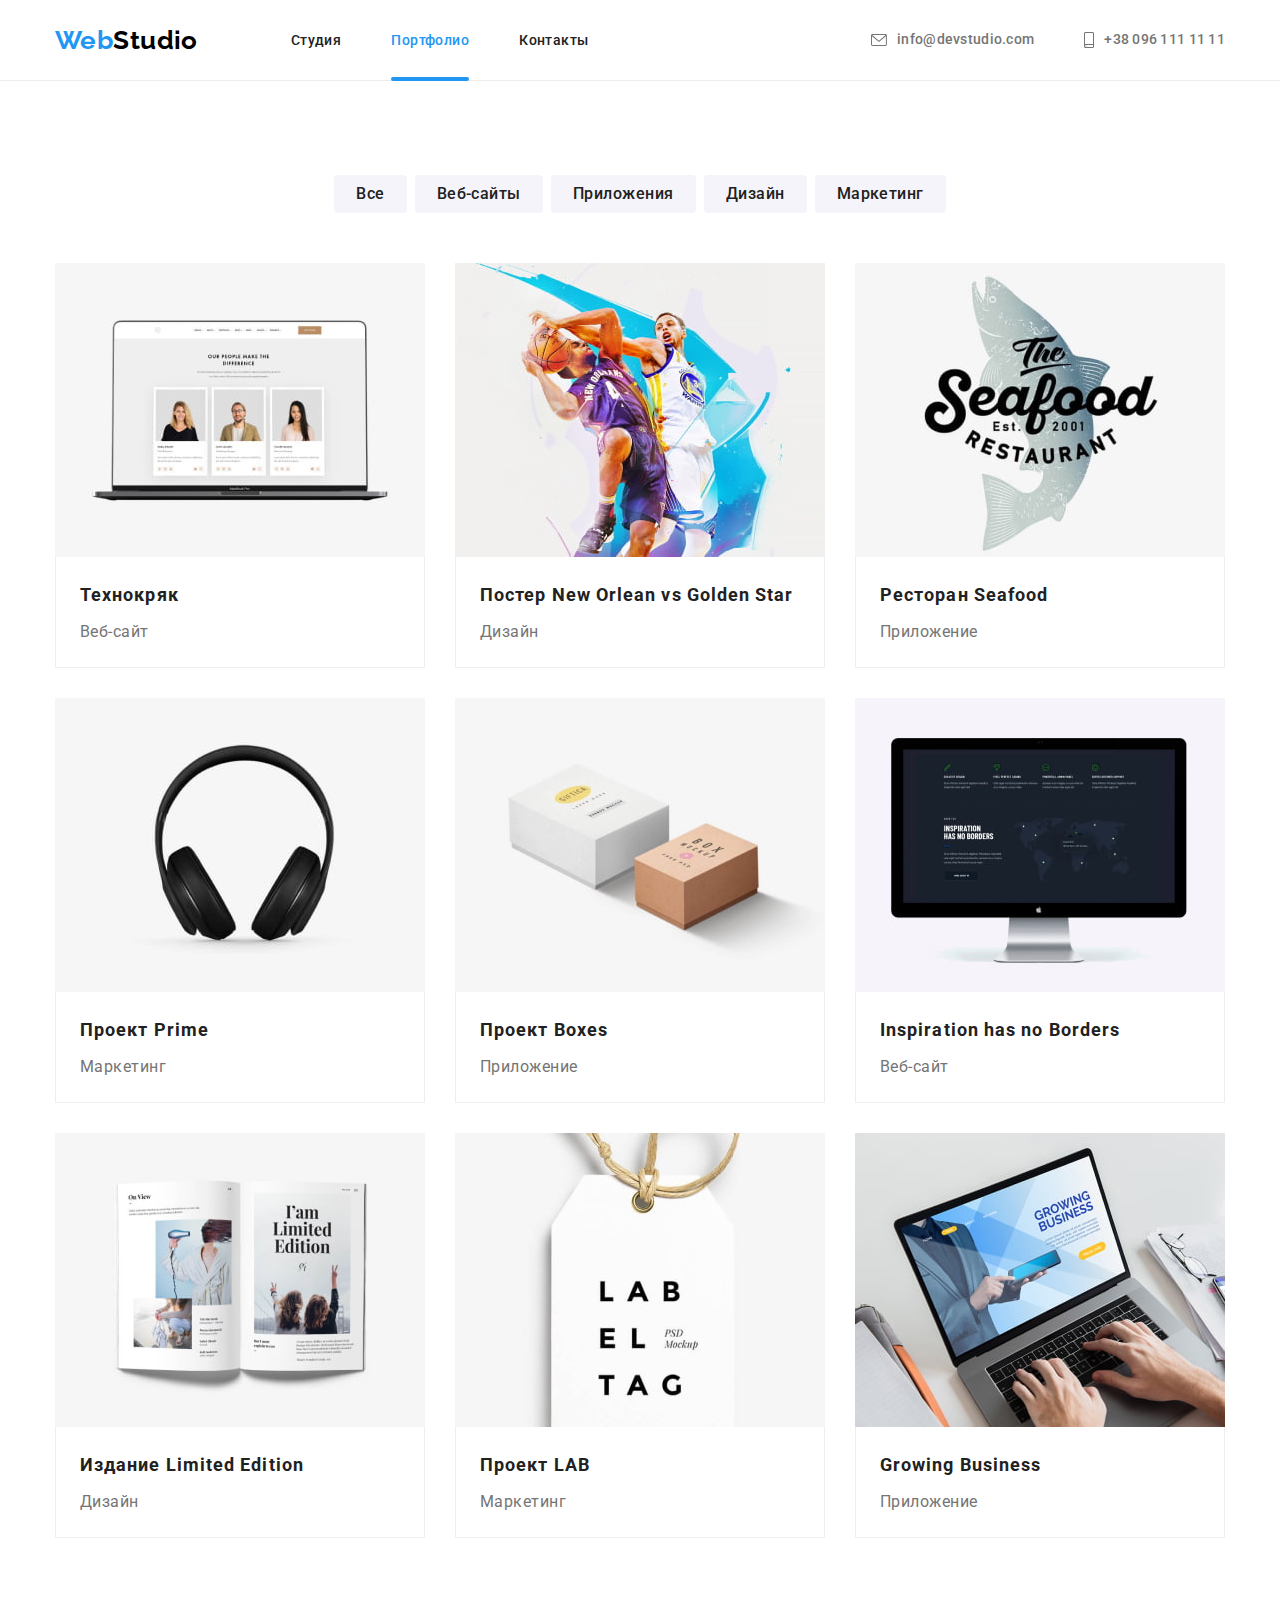
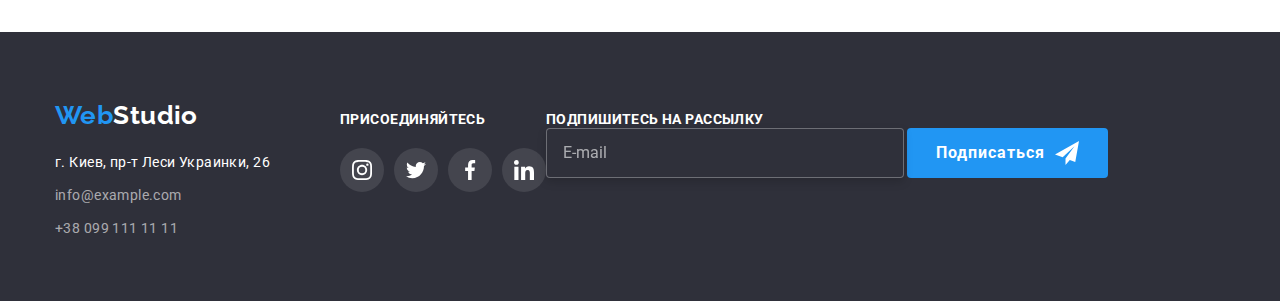
==== portfolio.html @ cfaed06f "Initial commit" ====
<!DOCTYPE html>
<html lang="ru">
  <head>
    <meta charset="UTF-8" />
    <meta http-equiv="X-UA-Compatible" content="IE=edge" />
    <meta name="viewport" content="width=device-width, initial-scale=1.0" />
    <link rel="preconnect" href="https://fonts.googleapis.com" />
    <link rel="preconnect" href="https://fonts.gstatic.com" crossorigin />
    <link
      href="https://fonts.googleapis.com/css2?family=Raleway:wght@700&family=Roboto:wght@400;500;700;900&display=swap"
      rel="stylesheet"/>
    <title>Портфолио</title>
    <link rel="stylesheet" href="./css/modern-normalize.css">
    <link rel="stylesheet" href="./css/styles.css" />
  </head>
  <body>
     <header class="header">
      <div class="container about-container">
        <nav class="menu-nav">
            <a href="./index.html" class="logo"> Web<span class="logo-text">Studio</span></a>
          <ul class="site-nav list">        
            <li class="site-nav-item"><a href="./index.html" class="site-link link">Студия</a></li>
            <li class="site-nav-item"><a href="./portfolio.html" class="site-link link current">Портфолио</a></li>
            <li class="site-nav-item"><a href="#" class="site-link link">Контакты</a></li>
          </ul>      
        </nav>
        <ul class="out-nav list">
          <li class="out-nav-item">
            <a href="mailto:info@devstudio.com" class="out-link link">
              <svg class="out-nav-icon" width="16" height="12">
               <use href="./img/icons.svg#icon-envelope" ></use>
              </svg>
              info@devstudio.com</a>
          </li>
          <li class="out-nav-item">
            <a href="tel:+380961111111" class="out-link link">
              <svg class="out-nav-icon" width="10" height="16">
               <use href="./img/icons.svg#icon-smartphone" ></use>
              </svg>
              +38 096 111 11 11</a></li>
        </ul>
      </div>
    </header>

    <main>
      <section class="section">
        <div class="container">
          <h1 class="section-title visually-hidden">Портфолио</h1>
          <ul class="filter-list list">
            <li class="filter-item"><button type="button" class="filter-btn">Все</button></li>
            <li class="filter-item"><button type="button" class="filter-btn">Веб-сайты</button></li>
            <li class="filter-item"><button type="button" class="filter-btn">Приложения</button></li>
            <li class="filter-item"><button type="button" class="filter-btn">Дизайн</button></li>
            <li class="filter-item"><button type="button" class="filter-btn">Маркетинг</button></li>
          </ul>
          <ul class="portfolio-list list">
              <li class="portfolio-item">
                <a href="#" class="portfolio-link link">
                  <div class="portfolio-thumb">
                    <img src="./img/portfolio/img-1.jpg" alt="Ноутбук с открытым сайтом" width="370" height="294">
                    <p class="card-active">Ресурс предлагает комплексные предложения с разным уровнем 
                      функционала и сервисов. Все это позволит посетителю получить исчерпывающие 
                      сведения о компании или частном лице.
                    </p>
                  </div>
                  <div class="portfolio-text">
                    <h2 class="portfolio-title" >Технокряк</h2>
                    <p class="portfolio-descr">Веб-сайт</p>
                  </div>
                </a>
              </li>
              <li class="portfolio-item">
                <a href="#" class="portfolio-link link">
                  <div class="portfolio-thumb">
                      <img src="./img/portfolio/img-2.jpg" alt="Два баскетболиста" width="370" height="294">
                      <p class="card-active">Ресурс предлагает комплексные предложения с разным уровнем 
                        функционала и сервисов. Все это позволит посетителю получить исчерпывающие 
                        сведения о компании или частном лице.
                     </p>
                  </div>
                  <div class="portfolio-text">
                    <h2 class="portfolio-title" >Постер New Orlean vs Golden Star</h2>
                    <p class="portfolio-descr">Дизайн</p>
                  </div>
                </a>
              </li>
              <li class="portfolio-item">
                <a href="#" class="portfolio-link link">
                  <div class="portfolio-thumb">
                      <img src="./img/portfolio/img-3.jpg" alt="Логотип ресторана Seafood" width="370" height="294">
                      <p class="card-active">Ресурс предлагает комплексные предложения с разным уровнем 
                        функционала и сервисов. Все это позволит посетителю получить исчерпывающие 
                        сведения о компании или частном лице.
                     </p>
                  </div>
                  <div class="portfolio-text">
                    <h2 class="portfolio-title" >Ресторан Seafood</h2>
                    <p class="portfolio-descr">Приложение</p>
                  </div>
                </a>
              </li>
              <li class="portfolio-item">
                <a href="#" class="portfolio-link link">
                  <div class="portfolio-thumb">
                      <img src="./img/portfolio/img-4.jpg" alt="Наушники" width="370" height="294">
                      <p class="card-active">Ресурс предлагает комплексные предложения с разным уровнем 
                        функционала и сервисов. Все это позволит посетителю получить исчерпывающие 
                        сведения о компании или частном лице.
                     </p>
                  </div>
                  <div class="portfolio-text">
                    <h2 class="portfolio-title" >Проект Prime</h2>
                    <p class="portfolio-descr">Маркетинг</p>
                  </div>
                </a>
              </li>
              <li class="portfolio-item">
                <a href="#" class="portfolio-link link">
                  <div class="portfolio-thumb">
                      <img src="./img/portfolio/img-5.jpg" alt="Коробки с товаром" width="370" height="294">
                      <p class="card-active">Ресурс предлагает комплексные предложения с разным уровнем 
                        функционала и сервисов. Все это позволит посетителю получить исчерпывающие 
                        сведения о компании или частном лице.
                     </p>
                  </div>
                  <div class="portfolio-text">
                    <h2 class="portfolio-title" >Проект Boxes</h2>
                    <p class="portfolio-descr">Приложение</p>
                  </div>
                </a>
              </li>
              <li class="portfolio-item">
                <a href="#" class="portfolio-link link">
                  <div class="portfolio-thumb">
                     <img src="./img/portfolio/img-6.jpg" alt="Монитор компьютера с открытым веб-сайтом" width="370" height="294">
                      <p class="card-active">Ресурс предлагает комплексные предложения с разным уровнем 
                        функционала и сервисов. Все это позволит посетителю получить исчерпывающие 
                        сведения о компании или частном лице.
                     </p>
                  </div>
                  <div class="portfolio-text">
                    <h2 lang="en" class="portfolio-title" >Inspiration has no Borders</h2>
                    <p class="portfolio-descr">Веб-сайт</p>
                  </div>
                </a>
              </li>
              <li class="portfolio-item">
                <a href="#" class="portfolio-link link">
                  <div class="portfolio-thumb">
                      <img src="./img/portfolio/img-7.jpg" alt="Открытая книга" width="370" height="294">
                      <p class="card-active">Ресурс предлагает комплексные предложения с разным уровнем 
                        функционала и сервисов. Все это позволит посетителю получить исчерпывающие 
                        сведения о компании или частном лице.
                     </p>
                  </div>
                  <div class="portfolio-text">
                    <h2 class="portfolio-title" >Издание Limited Edition</h2>
                    <p class="portfolio-descr">Дизайн</p>
                  </div>
                </a>
              </li>
              <li class="portfolio-item">
                <a href="#" class="portfolio-link link">
                  <div class="portfolio-thumb">
                      <img src="./img/portfolio/img-8.jpg" alt="Бирка с логотипом фирмы производителя" width="370" height="294">
                      <p class="card-active">Ресурс предлагает комплексные предложения с разным уровнем 
                        функционала и сервисов. Все это позволит посетителю получить исчерпывающие 
                        сведения о компании или частном лице.
                     </p>
                  </div>
                  <div class="portfolio-text">
                    <h2 class="portfolio-title" >Проект LAB</h2>
                    <p class="portfolio-descr">Маркетинг</p>
                  </div>
                </a>
              </li>
              <li class="portfolio-item">
                <a href="#" class="portfolio-link link">
                  <div class="portfolio-thumb">
                      <img src="./img/portfolio/img-9.jpg" alt="Выполнения действий в приложении на ноутбуке" width="370" height="294">
                      <p class="card-active">Ресурс предлагает комплексные предложения с разным уровнем 
                        функционала и сервисов. Все это позволит посетителю получить исчерпывающие 
                        сведения о компании или частном лице.
                     </p>
                  </div>
                  <div class="portfolio-text">
                    <h2 class="portfolio-title" lang="en">Growing Business</h2>
                    <p class="portfolio-descr">Приложение</p>
                  </div>
                </a>
              </li>
          </ul>
        </div>
      </section>
    </main>
    <footer class="footer">
      <div class="container">
        <div>
          <a href="./index.html" class="logo"> Web<span class="footer-text">Studio</span></a>
          <address>
            <ul class="addres list">
              <li class="addres-item"><a href="https://goo.gl/maps/YC8JhcxrnrDwgEbE9" target="_blank" rel="noopener nofollow noreferrer" class="addres-link">г. Киев, пр-т Леси Украинки, 26</a></li>
              <li class="addres-item"><a href="mailto:info@example.com" class="link">info@example.com</a></li>
              <li class="addres-item"><a href="tel:+380991111111" class="link">+38 099 111 11 11</a></li>
            </ul>
          </address>
        </div>
        <div class="footer-social">
          <p class="footer-title">Присоединяйтесь</p>
          <ul class="social-list list">
            <li class="social-item">
              <a href="#" class="social-link link">
                <svg class="social-icon">
                  <use href="./img/icons.svg#icon-instagram"></use>
                </svg>
              </a>
            </li>
            <li class="social-item">
              <a href="#" class="social-link link">
                <svg class="social-icon">
                  <use href="./img/icons.svg#icon-twitter"></use>
                </svg>
              </a>
            </li>
            <li class="social-item">
              <a href="#" class="social-link link">
                <svg class="social-icon">
                  <use href="./img/icons.svg#icon-facebook"></use>
                </svg>
              </a>
            </li>
            <li class="social-item">
              <a href="#" class="social-link link">
                <svg class="social-icon">
                  <use href="./img/icons.svg#icon-linkedin"></use>
                </svg>
              </a>
            </li>
          </ul>
        </div>
        <form class="footer-form">
          <p class="footer-title">Подпишитесь на рассылку</p>
          <input class="footer-input" type="email" name="mail" placeholder="E-mail" required>
          <button type="submit" class="footer-btn">
              Подписаться
               <svg class="send-icon">
                <use href="./img/icons.svg#icon-send"></use>
              </svg>
          </button>
        </form>
      </div>
    </footer>
  </body>
</html>
---- css/styles.css ----
:root {
  --primary-text-color: #757575;
  --title-text-color: #212121;
  --accent-color: #2196f3;
  --white-color: #ffffff;
  --alternative-white-color: #f5f4fa;
  --grey-fon-color: #c4c4c4;
  --border-color: #eeeeee;
  --line-color: #ececec;
  --icon-color: #afb1b8;
  --footer-color: #2f303a;
  --footer-icon: rgba(255, 255, 255, 0.1);
  --bgnd-text-color: rgba(47, 48, 58, 0.8);
  --modal-overlay-color: rgba(0, 0, 0, 0.2);
  --input-dorder-color: rgba(33, 33, 33, 0.2);

}

body {
  font-family: 'Roboto', 'Arial', 'sans-serif';
  background-color: var(--white-color);
  color: var(--primary-text-color);
  font-size: 14px;
  letter-spacing: 0.03em;
}

h1,
h2,
h3,
h4,
h5,
h6,
p {
  margin: 0;
}

img {
  display: block;
  max-width: 100%;
  height: auto;
}

.list {
  list-style: none;
  padding-left: 0;
  margin: 0;
}

.link {
  text-decoration: none;
  
}

.section {
  padding-top: 94px;
  padding-bottom: 94px;
}

.container {
  width: 1200px;
  margin: 0 auto;
  padding: 0 15px;
}
/* header */

.header {
  border-bottom: 1px solid var(--line-color);
}
.about-container {
  display: flex;
  align-items: center;
}

.menu-nav {
  display: flex;
  align-items: center;
}

.logo {
  font-family: 'Raleway';
  font-weight: 700;
  font-size: 26px;
  line-height: 1.19em;
  color: var(--accent-color);
  text-decoration: none;
}
.logo-text {
  color: #000000;
}

/* ste-nav */

.site-nav {
  display: flex;
  margin-left: 93px;
}

.site-link {
  font-weight: 500;
  color: var(--title-text-color);

  transition: color 250ms cubic-bezier(0.4, 0, 0.2, 1);  
}
.site-link:hover,
.site-link:focus {
  color: var(--accent-color);
}

.site-nav-item {
  position: relative;
}
.current {
  color: var(--accent-color);
}
.current::after {
  position: absolute;
  top: calc(100% + 29px);
  left: 0;
  content: '';
  width: 100%;
  height: 4px;
  background-color: var(--accent-color);
  border-radius: 2px;
}
.site-nav-item + .site-nav-item,
.out-nav-item + .out-nav-item {
  margin-left: 50px;
}

/* out-nav */

.out-nav {
  display: flex;
  margin-left: auto;
  padding: 32px 0;
}

.out-link {
  font-weight: 500;
  color: var(--primary-text-color);
  font-family: inherit;
  line-height: 1.14em;
  letter-spacing: 0.02em;
  display: flex;
  align-items: center;

  transition: color 250ms cubic-bezier(0.4, 0, 0.2, 1);
}

.out-nav-icon {
  fill: currentColor;
  margin-right: 10px;
}

.out-link:hover,
.out-link:focus {
  color: var(--accent-color);
}

/* main */

/* Studio */
.hero {
  max-width: 1600px;
  height: 600px;
  margin-left: auto;
  margin-right: auto;
  background-color: var(--grey-fon-color);
  background-image: linear-gradient(to right, rgba(47, 48, 58, 0.4), rgba(47, 48, 58, 0.4)),
    url(../img/hero.jpg);
  background-repeat: no-repeat;
  background-size: cover;
  background-position: center;
  padding: 200px 0;
}

.hero-title {
  font-weight: 900;
  font-size: 44px;
  line-height: 1.36em;
  text-align: center;
  letter-spacing: 0.06em;
  color: var(--white-color);
  text-transform: uppercase;
  width: 700px;
  margin: 0 auto;
}

.hero-btn {
  font-family: inherit;
  display: block;
  margin: 0 auto;
  background-color: var(--accent-color);
  border-radius: 4px;
  padding: 10px 32px;
  font-weight: 700;
  font-size: 16px;
  line-height: 1.88em;
  letter-spacing: 0.06em;
  color: var(--white-color);
  cursor: pointer;
  border-style: none;
  margin-top: 30px;

  transition: background-color 250ms cubic-bezier(0.4, 0, 0.2, 1);
}

.hero-btn:hover,
.hero-btn:focus {
  background-color: #188ce8;
}

.section-title {
  font-weight: 700;
  font-size: 36px;
  line-height: 1.16em;
  color: var(--title-text-color);
  text-align: center;
  margin-bottom: 50px;
}

/* feature */

.feature-list {
  display: flex;
}

.feature-icon {
  display: flex;
  justify-content: center;
  align-items: center;
  width: 270px;
  height: 120px;
  background-color: var(--alternative-white-color);
  border-radius: 4px;
}

.feature-item {
  width: 270px;
}

.feature-item + .feature-item {
  margin-left: 30px;
}

.feature-title {
  font-weight: 700;
  font-size: 14px;
  line-height: 1.14em;
  text-transform: uppercase;
  color: var(--title-text-color);
  margin-top: 30px;
}

.feature-descr {
  line-height: 1.71em;
  margin-top: 10px;
}

/* work */

.work {
  padding-top: 0;
}

.work-list,
.team-list {
  display: flex;
}

.work-item + .work-item,
.team-item + .team-item {
  margin-left: 30px;
}

.work-item {
  position: relative;
}

.work-text {
  display: flex;
  justify-content: center;
  align-items: center;
  position: absolute;
  width: 100%;
  height: 70px;
  left: 0;
  bottom: 0;
  font-weight: 700;
  line-height: 1.14em;
  text-transform: uppercase;
  color: var(--white-color);
  background-color: var(--bgnd-text-color);
}
/* team */

.team {
  background-color: var(--alternative-white-color);
}
.team-item {
  box-shadow: 0px 1px 3px rgba(0, 0, 0, 0.12), 0px 1px 1px rgba(0, 0, 0, 0.14),
    0px 2px 1px rgba(0, 0, 0, 0.2);
  border-radius: 0px 0px 4px 4px;
  width: 270px;
  background-color: var(--white-color);
}

.team-text {
  text-align: center;
  padding-top: 30px;
  padding-bottom: 30px;
}

.team-name {
  font-weight: 500;
  font-size: 16px;
  line-height: 1.19em;
  color: var(--title-text-color);
}

.team-descr {
  font-size: 16px;
  line-height: 1.19em;
  margin-top: 10px;
}

.team-social {
  display: flex;
  justify-content: center;
  margin-top: 16px;
}

.social-item + .social-item {
  margin-left: 10px;
}
.social-link {
  display: flex;
  align-items: center;
  justify-content: center;
  width: 44px;
  height: 44px;
  border-radius: 50%;
  color: var(--icon-color);

  transition-property: background-color, color;
  transition-duration: 250ms;
  transition-timing-function: cubic-bezier(0.4, 0, 0.2, 1);
}
.social-icon {
  width: 20px;
  height: 20px;
  fill: currentColor;
}
.social-link:hover,
.social-link:focus {
  background-color: var(--accent-color);
  color: var(--white-color);
}

/* Постоянные клиенты */

.client-list {
  display: flex;
}

.client-item + .client-item {
  margin-left: 30px;
}

.client-link {
  display: flex;
  justify-content: center;
  align-items: center;
  width: 170px;
  height: 92px;
  border: 1px solid var(--icon-color);
  border-radius: 4px;
  color: var(--icon-color);

  transition-property: background-color, color;
  transition-duration: 250ms;
  transition-timing-function: cubic-bezier(0.4, 0, 0.2, 1);

}

.client-link:hover,
.client-link:focus {
  color: var(--accent-color);
  border-color: var(--accent-color);
}

.client-icon {
  width: 106px;
  height: 60px;
  fill: currentColor;
}
/* footer */
.footer .container {
  display: flex;
  align-items: baseline;
}
.footer {
  background: var(--footer-color);
  padding: 60px 0;
}

.footer-text {
  color: var(--white-color);
}

.addres {
  font-style: normal;
  margin-top: 20px;
}

.addres-link {
  line-height: 1.71em;
  color: var(--white-color);
  color: var(--white-color);
  text-decoration: none;

  transition: color 250ms cubic-bezier(0.4, 0, 0.2, 1);
}
.addres-link:hover,
.addres-link:focus {
  color: var(--accent-color);
}

.addres .link {
  color: rgba(255, 255, 255, 0.6);
  line-height: 1.71em;

  transition: color 250ms cubic-bezier(0.4, 0, 0.2, 1);
}
.addres .link:hover,
.addres .link:focus {
  color: var(--accent-color);
}

.addres-item + .addres-item {
  margin-top: 9px;
}

.footer-social {
  margin-left: 70px;
}

.footer-title {
  font-weight: 700;
  line-height: 1.14em;
  text-transform: uppercase;
  color: var(--white-color);
}

.social-list {
  display: flex;
  justify-content: center;
  margin-top: 20px;
}
.social-list > .social-item {
  color: var(--white-color);
  border-radius: 50%;
  background-color: var(--footer-icon);
}

.social-list .social-link {
  color: var(--white-color);
}

/* footer form */

.footer-subscription {
  margin-left: auto;
}
.footer-form {
  margin-top: 20px;
}
.footer-input {
  width: 358px;
  height: 50px;
  padding-left: 16px;
  background-color: var(--footer-color);
  border: 1px solid rgba(255, 255, 255, 0.3);
  filter: drop-shadow(0px 4px 4px rgba(0, 0, 0, 0.15));
  border-radius: 4px;
  color: var(--white-color);
}

.footer-input::placeholder {
  font-size: 16px;
  line-height: 1.25em;
  color: rgba(255, 255, 255, 0.6);
}

.footer-btn {
  font-family: inherit;
  display: inline-flex;
  align-items: center;
  background-color: var(--accent-color);
  border-radius: 4px;
  padding: 10px 29px;
  font-weight: 700;
  font-size: 16px;
  line-height: 1.88em;
  letter-spacing: 0.06em;
  color: var(--white-color);
  cursor: pointer;
  border-style: none;

}


.send-icon {
  display: block;
  width: 24px;
  height: 24px;
  fill: currentColor;
  margin-left: 10px;
}
/* portfolio */

/* portfolio filter */

.filter-list {
  display: flex;
  justify-content: center;
  margin-bottom: 50px;
}
.filter-item {
  margin-left: 8px;
}
.filter-item:first-child {
  margin-left: 0;
}

.filter-btn {
  font-family: inherit;
  background-color: var(--alternative-white-color);
  font-weight: 500;
  font-size: 16px;
  line-height: 1.625em;
  letter-spacing: 0.03em;
  color: var(--title-text-color);
  padding: 6px 22px;
  border-style: none;
  border-radius: 4px;
  cursor: pointer;

  transition-property: background-color, color, box-shadow;
  transition-duration: 250ms;
  transition-timing-function: cubic-bezier(0.4, 0, 0.2, 1);

}
.filter-btn:hover,
.filter-btn:focus {
  background-color: var(--accent-color);
  color: var(--white-color);
  box-shadow: 0px 3px 1px rgba(0, 0, 0, 0.1), 0px 1px 2px rgba(0, 0, 0, 0.08),
    0px 2px 2px rgba(0, 0, 0, 0.12);
}

/* portfolio card */

.portfolio-list {
  display: flex;
  flex-wrap: wrap;
}

.portfolio-link {
  display: block;
}
.portfolio-item {
  width: 370px;
  margin-right: 30px;
  margin-bottom: 30px;
}
.portfolio-item:nth-child(3n) {
  margin-right: 0;
}
.portfolio-item:nth-last-child(-n + 3) {
  margin-bottom: 0;
}
.portfolio-text {
  padding: 20px 24px;
  border: 1px solid var(--border-color);
  border-top: none;
}
.portfolio-title {
  font-weight: 700;
  font-size: 18px;
  line-height: 2em;
  letter-spacing: 0.06em;
  color: var(--title-text-color);
  margin-bottom: 4px;
}
.portfolio-descr {
  line-height: 1.88em;
  font-family: inherit;
  font-weight: 400;
  font-size: 16px;
  letter-spacing: 0.03em;
  color: var(--primary-text-color);

  transition: box-shadow 250ms cubic-bezier(0.4, 0, 0.2, 1);
}
.portfolio-link:hover,
.portfolio-link:focus {
  box-shadow: 0px 1px 1px rgba(0, 0, 0, 0.12), 0px 4px 4px rgba(0, 0, 0, 0.06),
    1px 4px 6px rgba(0, 0, 0, 0.16);
}

.portfolio-thumb {
  position: relative;
  overflow: hidden;
}

.card-active {
  position: absolute;
  width: 100%;
  height: 100%;
  top: 0;
  left: 0;
  font-size: 18px;
  line-height: 1.56em;
  letter-spacing: 0.03em;
  padding: 63px 24px;

  color: var(--white-color);
  background-color: rgba(33, 150, 243, 0.9);
  transform: translateY(100%);
  transition: transform 250ms cubic-bezier(0.4, 0, 0.2, 1);
}

.portfolio-link:hover .card-active,
.portfolio-link:focus .card-active {
  transform: translateY(0);
}

/* модальное окно */

.backdrop {
  position: fixed;
  top: 0;
  left: 0;
  width: 100%;
  height: 100%;
  background-color: var(--modal-overlay-color);

  opacity: 1;
  visibility: visible;
  transition: opacity 250ms cubic-bezier(0.4, 0, 0.2, 1),
              visibility 250ms cubic-bezier(0.4, 0, 0.2, 1);
}

.backdrop.is-hidden {
  visibility: hidden;
  opacity: 0;
  pointer-events: none;
}
.modal-close {
  position: absolute;
  top: 8px;
  right: 8px;
  display: flex;
  align-items: center;
  justify-content: center;
  width: 30px;
  height: 30px;
  border: 1px solid rgba(0, 0, 0, 0.1);
  border-radius: 50%;
  background-color: var(--white-color);
  cursor: pointer;
  color: #000000;

  transition: color 250ms cubic-bezier(0.4, 0, 0.2, 1);
}
.close-icon {
  fill: currentColor;
}

.modal-close:hover,
.modal-close:focus {
  color: var(--accent-color);
}

.backdrop.is-hidden .modal {
  transform: translate(-50%, -50%) scale(0.8);
}

.modal {
  
  position: absolute;
  top: 50%;
  left: 50%;
  transform: translate(-50%, -50%) scale(1);
  width: 528px;
  height: 581px;
  background-color: var(--white-color);
  border-radius: 4px;
  box-shadow: 0px 1px 3px rgba(0, 0, 0, 0.12), 0px 1px 1px rgba(0, 0, 0, 0.14), 0px 2px 1px rgba(0, 0, 0, 0.2);
  padding: 40px;

  transition: transform 250ms cubic-bezier(0.4, 0, 0.2, 1);
}

/* request form */

.request-form{
  display: flex;
  flex-direction: column;
  align-items: center;
}
.request-title {
  font-weight: 700;
  font-size: 20px;
  line-height: 1.15em;
  color: var(--title-text-color);
}

.request-field{
  display: flex;
  flex-direction: column;
  position: relative;
}

.request-field:not(first-child) {
  margin-top: 10px;
}
.request-descr  {
  font-size: 12px;
  line-height: 1.17em;
  letter-spacing: 0.01em;

}
 .request-input {
  width: 448px;
  height: 40px;
  padding-left: 50px;
  border: 1px solid var(--input-dorder-color);
  border-radius: 4px;
  cursor: pointer;
  margin-top: 4px;

  transition: border-color 250ms cubic-bezier(0.4, 0, 0.2, 1);
}

.request-input:hover, 
.request-input:focus-within,
.request-comment:hover, 
.request-comment:focus-within {
  border-color: var(--accent-color);
  outline: none;
}

.request-input:hover+ .request-icon,
.request-input:focus-within+ .request-icon {
  fill: var(--accent-color);
}
.request-comment {
  width: 448px;
  height: 120px;
  padding: 12px 16px;
  border: 1px solid var(--input-dorder-color);
  border-radius: 4px;
  resize: none;
  margin-top: 4px;
  cursor: pointer;

    transition: border-color 250ms cubic-bezier(0.4, 0, 0.2, 1);

}
.request-comment::placeholder{
  letter-spacing: 0.01em;
  color: rgba(117, 117, 117, 0.5);
}
.request-icon{
  position: absolute;
  bottom: 11px;
  left: 12px;
  margin-top: 4px;
  fill: var(--title-text-color);
  cursor: pointer;
  transition: fill 250ms cubic-bezier(0.4, 0, 0.2, 1);
}

/* Checkbox */

.request-check {
  display: flex;
  align-items: center;
  font-size: 14px;
  line-height: 1.71em;
  margin-top: 20px;
}

.custom-check {
  display: inline-flex;
  align-items: center;
  justify-content: center;
  width: 16px;
  height: 15px;
  background-color: var(--white-color);
  border-radius: 2px;
  border: 2px solid var(--title-text-color);
  margin-right: 8px;

  transition: background-color 250ms cubic-bezier(0.4, 0, 0.2, 1),
              background-color 250ms cubic-bezier(0.4, 0, 0.2, 1);
}

.checkbox:checked+ .custom-check {
  background-color: var(--accent-color);
  border: 2px solid var(--accent-color);
}

.request-link {
  color: var(--accent-color);
}
.request-btn {

  font-family: inherit;
  font-weight: 700;
  font-size: 16px;
  line-height: 1.88em;
  letter-spacing: 0.06em;
  background-color: var(--accent-color);
  padding: 10px 55px;
  color: var(--white-color);
  box-shadow: 0px 4px 4px rgba(0, 0, 0, 0.15);
  border-radius: 4px;
  border: none;
  margin-top: 30px;
  cursor: pointer;

  transition: background-color 250ms cubic-bezier(0.4, 0, 0.2, 1);

}
.request-btn:hover,
.request-btn:focus {
 background-color: #188CE8;
}

/* Скрыть заголовки */
.visually-hidden {
  position: absolute;
  width: 1px;
  height: 1px;
  margin: -1px;
  border: 0;
  padding: 0;

  white-space: nowrap;
  clip-path: inset(100%);
  clip: rect(0 0 0 0);
  overflow: hidden;
}
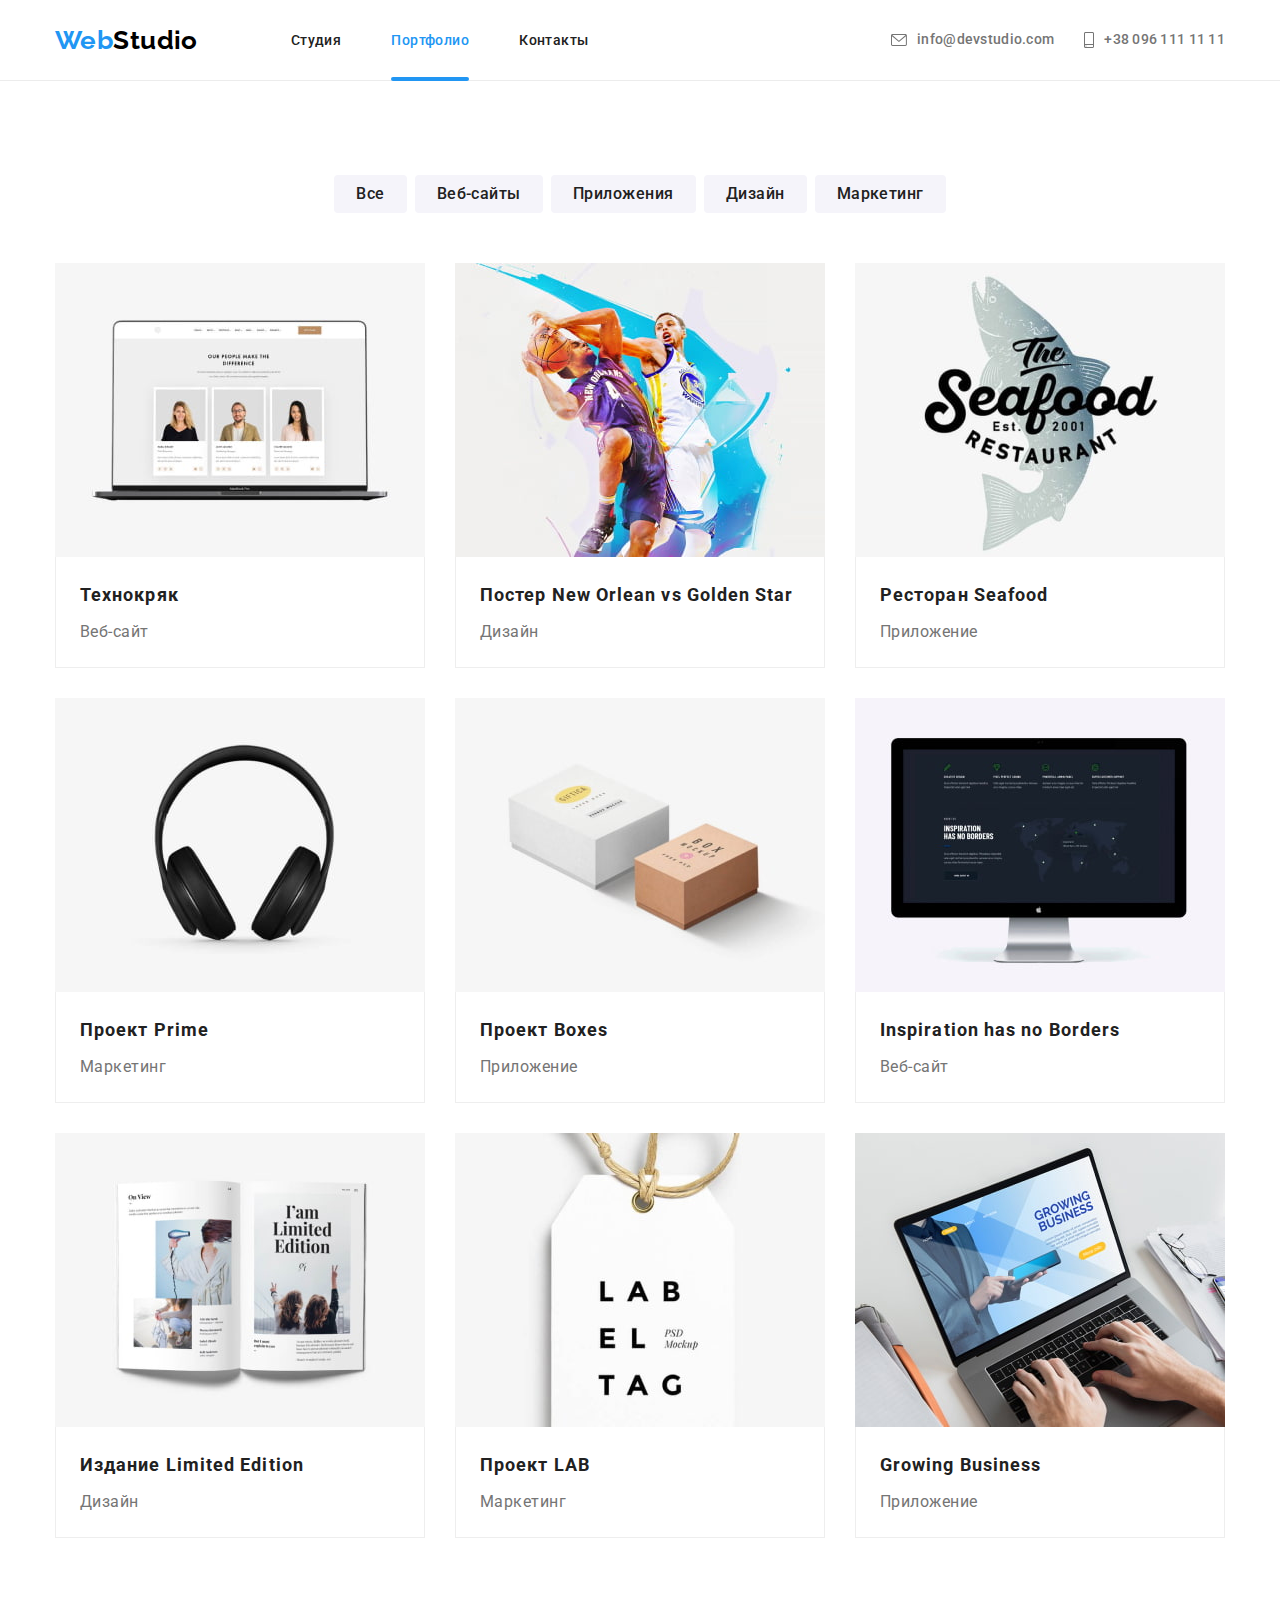
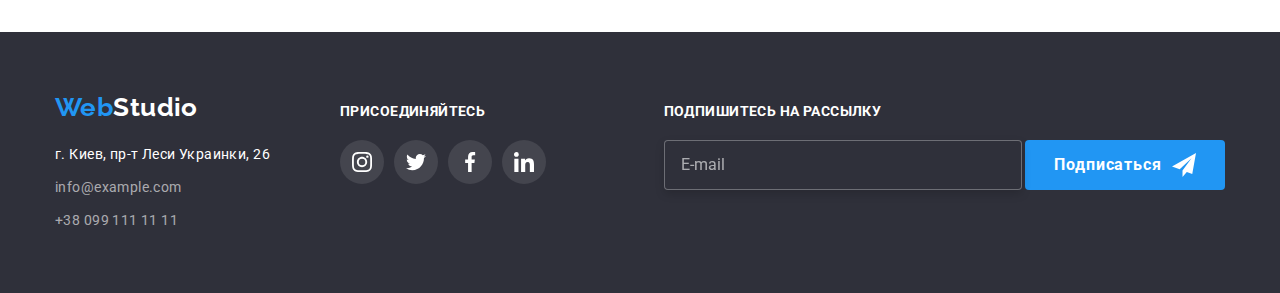
==== commit c9277d96: "Проводит рефакторинг CSS-кода через препроцессор SASS" ====
--- a/portfolio.html
+++ b/portfolio.html
@@ -10,31 +10,31 @@
       href="https://fonts.googleapis.com/css2?family=Raleway:wght@700&family=Roboto:wght@400;500;700;900&display=swap"
       rel="stylesheet"/>
     <title>Портфолио</title>
-    <link rel="stylesheet" href="./css/modern-normalize.css">
-    <link rel="stylesheet" href="./css/styles.css" />
+    <link rel="stylesheet" href="./css/modern-normalize.min.css">
+    <link rel="stylesheet" href="./css/main.min.css">
   </head>
   <body>
-     <header class="header">
-      <div class="container about-container">
+    <header class="header">
+      <div class="container header__container">
         <nav class="menu-nav">
-            <a href="./index.html" class="logo"> Web<span class="logo-text">Studio</span></a>
-          <ul class="site-nav list">        
-            <li class="site-nav-item"><a href="./index.html" class="site-link link">Студия</a></li>
-            <li class="site-nav-item"><a href="./portfolio.html" class="site-link link current">Портфолио</a></li>
-            <li class="site-nav-item"><a href="#" class="site-link link">Контакты</a></li>
+            <a href="./index.html" class="logo"> Web<span class="logo__text logo__text--light">Studio</span></a>
+          <ul class="menu-nav__list list">        
+            <li class="menu-nav__item"><a href="./index.html" class="menu-nav__link link">Студия</a></li>
+            <li class="menu-nav__item"><a href="./portfolio.html" class="menu-nav__link link menu-nav__link--current">Портфолио</a></li>
+            <li class="menu-nav__item"><a href="#" class="menu-nav__link link">Контакты</a></li>
           </ul>      
         </nav>
         <ul class="out-nav list">
-          <li class="out-nav-item">
-            <a href="mailto:info@devstudio.com" class="out-link link">
-              <svg class="out-nav-icon" width="16" height="12">
+          <li class="out-nav__item">
+            <a href="mailto:info@devstudio.com" class="out-nav__link link">
+              <svg class="out-nav__icon" width="16" height="12">
                <use href="./img/icons.svg#icon-envelope" ></use>
               </svg>
               info@devstudio.com</a>
           </li>
-          <li class="out-nav-item">
-            <a href="tel:+380961111111" class="out-link link">
-              <svg class="out-nav-icon" width="10" height="16">
+          <li class="out-nav__item">
+            <a href="tel:+380961111111" class="out-nav__link link">
+              <svg class="out-nav__icon" width="10" height="16">
                <use href="./img/icons.svg#icon-smartphone" ></use>
               </svg>
               +38 096 111 11 11</a></li>
@@ -43,149 +43,149 @@
     </header>
 
     <main>
-      <section class="section">
+      <section class="portfolio section">
         <div class="container">
-          <h1 class="section-title visually-hidden">Портфолио</h1>
-          <ul class="filter-list list">
-            <li class="filter-item"><button type="button" class="filter-btn">Все</button></li>
-            <li class="filter-item"><button type="button" class="filter-btn">Веб-сайты</button></li>
-            <li class="filter-item"><button type="button" class="filter-btn">Приложения</button></li>
-            <li class="filter-item"><button type="button" class="filter-btn">Дизайн</button></li>
-            <li class="filter-item"><button type="button" class="filter-btn">Маркетинг</button></li>
+          <h1 class="section__title visually-hidden">Портфолио</h1>
+          <ul class="portfolio__filter filter list">
+            <li class="filter__item"><button type="button" class="filter__btn">Все</button></li>
+            <li class="filter__item"><button type="button" class="filter__btn">Веб-сайты</button></li>
+            <li class="filter__item"><button type="button" class="filter__btn">Приложения</button></li>
+            <li class="filter__item"><button type="button" class="filter__btn">Дизайн</button></li>
+            <li class="filter__item"><button type="button" class="filter__btn">Маркетинг</button></li>
           </ul>
-          <ul class="portfolio-list list">
-              <li class="portfolio-item">
-                <a href="#" class="portfolio-link link">
-                  <div class="portfolio-thumb">
+          <ul class="portfolio__list list">
+              <li class="portfolio__item">
+                <a href="#" class="portfolio__link link">
+                  <div class="overlay">
                     <img src="./img/portfolio/img-1.jpg" alt="Ноутбук с открытым сайтом" width="370" height="294">
-                    <p class="card-active">Ресурс предлагает комплексные предложения с разным уровнем 
+                    <p class="overlay__descr">Ресурс предлагает комплексные предложения с разным уровнем 
                       функционала и сервисов. Все это позволит посетителю получить исчерпывающие 
                       сведения о компании или частном лице.
                     </p>
                   </div>
-                  <div class="portfolio-text">
-                    <h2 class="portfolio-title" >Технокряк</h2>
-                    <p class="portfolio-descr">Веб-сайт</p>
-                  </div>
-                </a>
-              </li>
-              <li class="portfolio-item">
-                <a href="#" class="portfolio-link link">
-                  <div class="portfolio-thumb">
+                  <div class="portfolio__text">
+                    <h2 class="portfolio__title" >Технокряк</h2>
+                    <p class="portfolio__descr">Веб-сайт</p>
+                  </div>
+                </a>
+              </li>
+              <li class="portfolio__item">
+                <a href="#" class="portfolio__link link">
+                  <div class="overlay">
                       <img src="./img/portfolio/img-2.jpg" alt="Два баскетболиста" width="370" height="294">
-                      <p class="card-active">Ресурс предлагает комплексные предложения с разным уровнем 
-                        функционала и сервисов. Все это позволит посетителю получить исчерпывающие 
-                        сведения о компании или частном лице.
-                     </p>
-                  </div>
-                  <div class="portfolio-text">
-                    <h2 class="portfolio-title" >Постер New Orlean vs Golden Star</h2>
-                    <p class="portfolio-descr">Дизайн</p>
-                  </div>
-                </a>
-              </li>
-              <li class="portfolio-item">
-                <a href="#" class="portfolio-link link">
-                  <div class="portfolio-thumb">
+                      <p class="overlay__descr">Ресурс предлагает комплексные предложения с разным уровнем 
+                        функционала и сервисов. Все это позволит посетителю получить исчерпывающие 
+                        сведения о компании или частном лице.
+                     </p>
+                  </div>
+                  <div class="portfolio__text">
+                    <h2 class="portfolio__title" >Постер New Orlean vs Golden Star</h2>
+                    <p class="portfolio__descr">Дизайн</p>
+                  </div>
+                </a>
+              </li>
+              <li class="portfolio__item">
+                <a href="#" class="portfolio__link link">
+                  <div class="overlay">
                       <img src="./img/portfolio/img-3.jpg" alt="Логотип ресторана Seafood" width="370" height="294">
-                      <p class="card-active">Ресурс предлагает комплексные предложения с разным уровнем 
-                        функционала и сервисов. Все это позволит посетителю получить исчерпывающие 
-                        сведения о компании или частном лице.
-                     </p>
-                  </div>
-                  <div class="portfolio-text">
-                    <h2 class="portfolio-title" >Ресторан Seafood</h2>
-                    <p class="portfolio-descr">Приложение</p>
-                  </div>
-                </a>
-              </li>
-              <li class="portfolio-item">
-                <a href="#" class="portfolio-link link">
-                  <div class="portfolio-thumb">
+                      <p class="overlay__descr">Ресурс предлагает комплексные предложения с разным уровнем 
+                        функционала и сервисов. Все это позволит посетителю получить исчерпывающие 
+                        сведения о компании или частном лице.
+                     </p>
+                  </div>
+                  <div class="portfolio__text">
+                    <h2 class="portfolio__title" >Ресторан Seafood</h2>
+                    <p class="portfolio__descr">Приложение</p>
+                  </div>
+                </a>
+              </li>
+              <li class="portfolio__item">
+                <a href="#" class="portfolio__link link">
+                  <div class="overlay">
                       <img src="./img/portfolio/img-4.jpg" alt="Наушники" width="370" height="294">
-                      <p class="card-active">Ресурс предлагает комплексные предложения с разным уровнем 
-                        функционала и сервисов. Все это позволит посетителю получить исчерпывающие 
-                        сведения о компании или частном лице.
-                     </p>
-                  </div>
-                  <div class="portfolio-text">
-                    <h2 class="portfolio-title" >Проект Prime</h2>
-                    <p class="portfolio-descr">Маркетинг</p>
-                  </div>
-                </a>
-              </li>
-              <li class="portfolio-item">
-                <a href="#" class="portfolio-link link">
-                  <div class="portfolio-thumb">
+                      <p class="overlay__descr">Ресурс предлагает комплексные предложения с разным уровнем 
+                        функционала и сервисов. Все это позволит посетителю получить исчерпывающие 
+                        сведения о компании или частном лице.
+                     </p>
+                  </div>
+                  <div class="portfolio__text">
+                    <h2 class="portfolio__title" >Проект Prime</h2>
+                    <p class="portfolio__descr">Маркетинг</p>
+                  </div>
+                </a>
+              </li>
+              <li class="portfolio__item">
+                <a href="#" class="portfolio__link link">
+                  <div class="overlay">
                       <img src="./img/portfolio/img-5.jpg" alt="Коробки с товаром" width="370" height="294">
-                      <p class="card-active">Ресурс предлагает комплексные предложения с разным уровнем 
-                        функционала и сервисов. Все это позволит посетителю получить исчерпывающие 
-                        сведения о компании или частном лице.
-                     </p>
-                  </div>
-                  <div class="portfolio-text">
-                    <h2 class="portfolio-title" >Проект Boxes</h2>
-                    <p class="portfolio-descr">Приложение</p>
-                  </div>
-                </a>
-              </li>
-              <li class="portfolio-item">
-                <a href="#" class="portfolio-link link">
-                  <div class="portfolio-thumb">
+                      <p class="overlay__descr">Ресурс предлагает комплексные предложения с разным уровнем 
+                        функционала и сервисов. Все это позволит посетителю получить исчерпывающие 
+                        сведения о компании или частном лице.
+                     </p>
+                  </div>
+                  <div class="portfolio__text">
+                    <h2 class="portfolio__title" >Проект Boxes</h2>
+                    <p class="portfolio__descr">Приложение</p>
+                  </div>
+                </a>
+              </li>
+              <li class="portfolio__item">
+                <a href="#" class="portfolio__link link">
+                  <div class="overlay">
                      <img src="./img/portfolio/img-6.jpg" alt="Монитор компьютера с открытым веб-сайтом" width="370" height="294">
-                      <p class="card-active">Ресурс предлагает комплексные предложения с разным уровнем 
-                        функционала и сервисов. Все это позволит посетителю получить исчерпывающие 
-                        сведения о компании или частном лице.
-                     </p>
-                  </div>
-                  <div class="portfolio-text">
-                    <h2 lang="en" class="portfolio-title" >Inspiration has no Borders</h2>
-                    <p class="portfolio-descr">Веб-сайт</p>
-                  </div>
-                </a>
-              </li>
-              <li class="portfolio-item">
-                <a href="#" class="portfolio-link link">
-                  <div class="portfolio-thumb">
+                      <p class="overlay__descr">Ресурс предлагает комплексные предложения с разным уровнем 
+                        функционала и сервисов. Все это позволит посетителю получить исчерпывающие 
+                        сведения о компании или частном лице.
+                     </p>
+                  </div>
+                  <div class="portfolio__text">
+                    <h2 lang="en" class="portfolio__title" >Inspiration has no Borders</h2>
+                    <p class="portfolio__descr">Веб-сайт</p>
+                  </div>
+                </a>
+              </li>
+              <li class="portfolio__item">
+                <a href="#" class="portfolio__link link">
+                  <div class="overlay">
                       <img src="./img/portfolio/img-7.jpg" alt="Открытая книга" width="370" height="294">
-                      <p class="card-active">Ресурс предлагает комплексные предложения с разным уровнем 
-                        функционала и сервисов. Все это позволит посетителю получить исчерпывающие 
-                        сведения о компании или частном лице.
-                     </p>
-                  </div>
-                  <div class="portfolio-text">
-                    <h2 class="portfolio-title" >Издание Limited Edition</h2>
-                    <p class="portfolio-descr">Дизайн</p>
-                  </div>
-                </a>
-              </li>
-              <li class="portfolio-item">
-                <a href="#" class="portfolio-link link">
-                  <div class="portfolio-thumb">
+                      <p class="overlay__descr">Ресурс предлагает комплексные предложения с разным уровнем 
+                        функционала и сервисов. Все это позволит посетителю получить исчерпывающие 
+                        сведения о компании или частном лице.
+                     </p>
+                  </div>
+                  <div class="portfolio__text">
+                    <h2 class="portfolio__title" >Издание Limited Edition</h2>
+                    <p class="portfolio__descr">Дизайн</p>
+                  </div>
+                </a>
+              </li>
+              <li class="portfolio__item">
+                <a href="#" class="portfolio__link link">
+                  <div class="overlay">
                       <img src="./img/portfolio/img-8.jpg" alt="Бирка с логотипом фирмы производителя" width="370" height="294">
-                      <p class="card-active">Ресурс предлагает комплексные предложения с разным уровнем 
-                        функционала и сервисов. Все это позволит посетителю получить исчерпывающие 
-                        сведения о компании или частном лице.
-                     </p>
-                  </div>
-                  <div class="portfolio-text">
-                    <h2 class="portfolio-title" >Проект LAB</h2>
-                    <p class="portfolio-descr">Маркетинг</p>
-                  </div>
-                </a>
-              </li>
-              <li class="portfolio-item">
-                <a href="#" class="portfolio-link link">
-                  <div class="portfolio-thumb">
+                      <p class="overlay__descr">Ресурс предлагает комплексные предложения с разным уровнем 
+                        функционала и сервисов. Все это позволит посетителю получить исчерпывающие 
+                        сведения о компании или частном лице.
+                     </p>
+                  </div>
+                  <div class="portfolio__text">
+                    <h2 class="portfolio__title" >Проект LAB</h2>
+                    <p class="portfolio__descr">Маркетинг</p>
+                  </div>
+                </a>
+              </li>
+              <li class="portfolio__item">
+                <a href="#" class="portfolio__link link">
+                  <div class="overlay">
                       <img src="./img/portfolio/img-9.jpg" alt="Выполнения действий в приложении на ноутбуке" width="370" height="294">
-                      <p class="card-active">Ресурс предлагает комплексные предложения с разным уровнем 
-                        функционала и сервисов. Все это позволит посетителю получить исчерпывающие 
-                        сведения о компании или частном лице.
-                     </p>
-                  </div>
-                  <div class="portfolio-text">
-                    <h2 class="portfolio-title" lang="en">Growing Business</h2>
-                    <p class="portfolio-descr">Приложение</p>
+                      <p class="overlay__descr">Ресурс предлагает комплексные предложения с разным уровнем 
+                        функционала и сервисов. Все это позволит посетителю получить исчерпывающие 
+                        сведения о компании или частном лице.
+                     </p>
+                  </div>
+                  <div class="portfolio__text">
+                    <h2 class="portfolio__title" lang="en">Growing Business</h2>
+                    <p class="portfolio__descr">Приложение</p>
                   </div>
                 </a>
               </li>
@@ -194,60 +194,62 @@
       </section>
     </main>
     <footer class="footer">
-      <div class="container">
+      <div class="container footer__container">
         <div>
-          <a href="./index.html" class="logo"> Web<span class="footer-text">Studio</span></a>
-          <address>
-            <ul class="addres list">
-              <li class="addres-item"><a href="https://goo.gl/maps/YC8JhcxrnrDwgEbE9" target="_blank" rel="noopener nofollow noreferrer" class="addres-link">г. Киев, пр-т Леси Украинки, 26</a></li>
-              <li class="addres-item"><a href="mailto:info@example.com" class="link">info@example.com</a></li>
-              <li class="addres-item"><a href="tel:+380991111111" class="link">+38 099 111 11 11</a></li>
+          <a href="./index.html" class="logo"> Web<span class="logo__text logo__text--darck">Studio</span></a>
+          <address class="footer_addres addres">
+            <ul class="addres__list list">
+              <li class="addres__item"><a href="https://goo.gl/maps/YC8JhcxrnrDwgEbE9" target="_blank" rel="noopener nofollow noreferrer" class="addres__link addres__link--darck">г. Киев, пр-т Леси Украинки, 26</a></li>
+              <li class="addres__item"><a href="mailto:info@example.com" class="addres__link link">info@example.com</a></li>
+              <li class="addres__item"><a href="tel:+380991111111" class="addres__link link">+38 099 111 11 11</a></li>
             </ul>
           </address>
         </div>
-        <div class="footer-social">
-          <p class="footer-title">Присоединяйтесь</p>
-          <ul class="social-list list">
-            <li class="social-item">
-              <a href="#" class="social-link link">
-                <svg class="social-icon">
+        <div class="footer__media">
+          <p class="footer__title">Присоединяйтесь</p>
+          <ul class="footer__social social list">
+            <li class="social__item">
+              <a href="#" class="social__link link">
+                <svg class="social__icon">
                   <use href="./img/icons.svg#icon-instagram"></use>
                 </svg>
               </a>
             </li>
-            <li class="social-item">
-              <a href="#" class="social-link link">
-                <svg class="social-icon">
+            <li class="social__item">
+              <a href="#" class="social__link link">
+                <svg class="social__icon">
                   <use href="./img/icons.svg#icon-twitter"></use>
                 </svg>
               </a>
             </li>
-            <li class="social-item">
-              <a href="#" class="social-link link">
-                <svg class="social-icon">
+            <li class="social__item">
+              <a href="#" class="social__link link">
+                <svg class="social__icon">
                   <use href="./img/icons.svg#icon-facebook"></use>
                 </svg>
               </a>
             </li>
-            <li class="social-item">
-              <a href="#" class="social-link link">
-                <svg class="social-icon">
+            <li class="social__item">
+              <a href="#" class="social__link link">
+                <svg class="social__icon">
                   <use href="./img/icons.svg#icon-linkedin"></use>
                 </svg>
               </a>
             </li>
           </ul>
         </div>
-        <form class="footer-form">
-          <p class="footer-title">Подпишитесь на рассылку</p>
-          <input class="footer-input" type="email" name="mail" placeholder="E-mail" required>
-          <button type="submit" class="footer-btn">
+        <div class="footer__subscription subscription">
+          <p class="footer__title">Подпишитесь на рассылку</p>
+          <form class="subscription__form">
+            <input class="subscription__input" type="email" name="mail" placeholder="E-mail" required>
+            <button type="submit" class="btn footer__btn">
               Подписаться
-               <svg class="send-icon">
+              <svg class="footer__btn-icon">
                 <use href="./img/icons.svg#icon-send"></use>
               </svg>
-          </button>
-        </form>
+            </button>
+          </form>
+        </div>
       </div>
     </footer>
   </body>
--- a/css/main.min.css
+++ b/css/main.min.css
@@ -0,0 +1 @@
+:root{--primary-text-color: #757575;--title-text-color: #212121;--accent-color: #2196f3;--white-color: #ffffff;--alternative-white-color: #f5f4fa;--grey-fon-color: #c4c4c4;--border-color: #eeeeee;--line-color: #ececec;--icon-color: #afb1b8;--footer-color: #2f303a;--footer-icon: rgba(255, 255, 255, 0.1);--bgnd-text-color: rgba(47, 48, 58, 0.8);--modal-overlay-color: rgba(0, 0, 0, 0.2);--input-dorder-color: rgba(33, 33, 33, 0.2)}.visually-hidden{position:absolute;width:1px;height:1px;margin:-1px;border:0;padding:0;white-space:nowrap;-webkit-clip-path:inset(100%);clip-path:inset(100%);clip:rect(0 0 0 0);overflow:hidden}body{font-family:"Roboto","Arial","sans-serif";background-color:var(--white-color);color:var(--primary-text-color);font-size:14px;letter-spacing:.03em}h1,h2,h3,h4,h5,h6,p{margin:0}img{display:block;max-width:100%;height:auto}.list{list-style:none;padding-left:0;margin:0}.link{text-decoration:none}.btn{width:200px;height:50px;background-color:var(--accent-color);border-radius:4px;padding:0;font-family:inherit;font-weight:700;font-size:16px;line-height:1.88em;letter-spacing:.06em;color:var(--white-color);cursor:pointer;border-style:none;-webkit-transition:background-color 250ms cubic-bezier(0.4, 0, 0.2, 1);transition:background-color 250ms cubic-bezier(0.4, 0, 0.2, 1)}.btn:hover,.btn:focus{background-color:#188ce8}.section{padding-top:94px;padding-bottom:94px}.section__title{font-weight:700;font-size:36px;line-height:1.16em;color:var(--title-text-color);text-align:center;margin-bottom:50px}.container{width:1200px;margin:0 auto;padding:0 15px}.social{display:-webkit-box;display:-ms-flexbox;display:flex;-webkit-box-pack:center;-ms-flex-pack:center;justify-content:center;margin-top:16px}.social__item:not(:first-child){margin-left:10px}.social__link{display:-webkit-box;display:-ms-flexbox;display:flex;-webkit-box-align:center;-ms-flex-align:center;align-items:center;-webkit-box-pack:center;-ms-flex-pack:center;justify-content:center;width:44px;height:44px;border-radius:50%;color:var(--icon-color);-webkit-transition:background-color 250ms cubic-bezier(0.4, 0, 0.2, 1),color 250ms cubic-bezier(0.4, 0, 0.2, 1);transition:background-color 250ms cubic-bezier(0.4, 0, 0.2, 1),color 250ms cubic-bezier(0.4, 0, 0.2, 1)}.social__icon{width:20px;height:20px;fill:currentColor}.social__link:hover,.social__link:focus{background-color:var(--accent-color);color:var(--white-color)}.logo{font-family:"Raleway";font-weight:700;font-size:26px;line-height:1.19em;color:var(--accent-color);text-decoration:none}.logo__text--light{color:#000}.logo__text--darck{color:var(--white-color)}.addres__list{font-style:normal;margin-top:20px}.addres__link--darck{line-height:1.71em;color:var(--white-color);text-decoration:none;-webkit-transition:color 250ms cubic-bezier(0.4, 0, 0.2, 1);transition:color 250ms cubic-bezier(0.4, 0, 0.2, 1)}.addres__link--darck:hover,.addres__link--darck:focus{color:var(--accent-color)}.addres__list .link{color:rgba(255,255,255,.6);line-height:1.71em;-webkit-transition:color 250ms cubic-bezier(0.4, 0, 0.2, 1);transition:color 250ms cubic-bezier(0.4, 0, 0.2, 1)}.addres__list .link:hover,.addres__list .link:focus{color:var(--accent-color)}.addres__item:not(:first-child){margin-top:9px}.backdrop{position:fixed;top:0;left:0;width:100%;height:100%;background-color:var(--modal-overlay-color);opacity:1;visibility:visible;-webkit-transition:opacity 250ms cubic-bezier(0.4, 0, 0.2, 1),visibility 250ms cubic-bezier(0.4, 0, 0.2, 1);transition:opacity 250ms cubic-bezier(0.4, 0, 0.2, 1),visibility 250ms cubic-bezier(0.4, 0, 0.2, 1)}.backdrop.is-hidden{visibility:hidden;opacity:0;pointer-events:none}.modal{position:absolute;top:50%;left:50%;-webkit-transform:translate(-50%, -50%) scale(1);transform:translate(-50%, -50%) scale(1);width:528px;height:581px;background-color:var(--white-color);border-radius:4px;-webkit-box-shadow:0px 1px 3px rgba(0,0,0,.12),0px 1px 1px rgba(0,0,0,.14),0px 2px 1px rgba(0,0,0,.2);box-shadow:0px 1px 3px rgba(0,0,0,.12),0px 1px 1px rgba(0,0,0,.14),0px 2px 1px rgba(0,0,0,.2);padding:40px;-webkit-transition:-webkit-transform 250ms cubic-bezier(0.4, 0, 0.2, 1);transition:-webkit-transform 250ms cubic-bezier(0.4, 0, 0.2, 1);transition:transform 250ms cubic-bezier(0.4, 0, 0.2, 1);transition:transform 250ms cubic-bezier(0.4, 0, 0.2, 1), -webkit-transform 250ms cubic-bezier(0.4, 0, 0.2, 1)}.modal__close-btn{position:absolute;top:8px;right:8px;display:-webkit-box;display:-ms-flexbox;display:flex;-webkit-box-align:center;-ms-flex-align:center;align-items:center;-webkit-box-pack:center;-ms-flex-pack:center;justify-content:center;width:30px;height:30px;border:1px solid rgba(0,0,0,.1);border-radius:50%;background-color:var(--white-color);cursor:pointer;color:#000;-webkit-transition:color 250ms cubic-bezier(0.4, 0, 0.2, 1);transition:color 250ms cubic-bezier(0.4, 0, 0.2, 1)}.modal__close-icon{fill:currentColor}.modal__close-btn:hover,.modal__close-btn:focus{color:var(--accent-color)}.backdrop.is-hidden .modal{-webkit-transform:translate(-50%, -50%) scale(0.8);transform:translate(-50%, -50%) scale(0.8)}.form{display:-webkit-box;display:-ms-flexbox;display:flex;-webkit-box-orient:vertical;-webkit-box-direction:normal;-ms-flex-direction:column;flex-direction:column;-webkit-box-align:center;-ms-flex-align:center;align-items:center}.form__title{font-weight:700;font-size:20px;line-height:1.15em;color:var(--title-text-color)}.form__field{display:-webkit-box;display:-ms-flexbox;display:flex;-webkit-box-orient:vertical;-webkit-box-direction:normal;-ms-flex-direction:column;flex-direction:column;position:relative}.form__field:not(first-child){margin-top:10px}.form__descr{font-size:12px;line-height:1.17em;letter-spacing:.01em}.form__input{width:448px;height:40px;padding-left:50px;border:1px solid var(--input-dorder-color);border-radius:4px;cursor:pointer;margin-top:4px;-webkit-transition:border-color 250ms cubic-bezier(0.4, 0, 0.2, 1);transition:border-color 250ms cubic-bezier(0.4, 0, 0.2, 1)}.form__input:hover,.form__input:focus-within,.form__comment:hover,.form__comment:focus-within{border-color:var(--accent-color);outline:none}.form__input:hover+.form__icon,.form__input:focus-within+.form__icon{fill:var(--accent-color)}.form__comment{width:448px;height:120px;padding:12px 16px;border:1px solid var(--input-dorder-color);border-radius:4px;resize:none;margin-top:4px;cursor:pointer;-webkit-transition:border-color 250ms cubic-bezier(0.4, 0, 0.2, 1);transition:border-color 250ms cubic-bezier(0.4, 0, 0.2, 1)}.form__comment::-webkit-input-placeholder{letter-spacing:.01em;color:rgba(117,117,117,.5)}.form__comment::-moz-placeholder{letter-spacing:.01em;color:rgba(117,117,117,.5)}.form__comment:-ms-input-placeholder{letter-spacing:.01em;color:rgba(117,117,117,.5)}.form__comment::-ms-input-placeholder{letter-spacing:.01em;color:rgba(117,117,117,.5)}.form__comment::placeholder{letter-spacing:.01em;color:rgba(117,117,117,.5)}.form__icon{position:absolute;bottom:11px;left:12px;margin-top:4px;fill:var(--title-text-color);cursor:pointer;-webkit-transition:fill 250ms cubic-bezier(0.4, 0, 0.2, 1);transition:fill 250ms cubic-bezier(0.4, 0, 0.2, 1)}.form__checkbox{margin-top:20px}.form__btn{display:block;-webkit-box-shadow:0px 4px 4px rgba(0,0,0,.15);box-shadow:0px 4px 4px rgba(0,0,0,.15);margin-top:30px}.form__btn:hover,.form__btn:focus{background-color:#188ce8}.checkbox{display:-webkit-box;display:-ms-flexbox;display:flex;-webkit-box-align:center;-ms-flex-align:center;align-items:center;font-size:14px;line-height:1.71em}.checkbox__custom-check{display:-webkit-inline-box;display:-ms-inline-flexbox;display:inline-flex;-webkit-box-align:center;-ms-flex-align:center;align-items:center;-webkit-box-pack:center;-ms-flex-pack:center;justify-content:center;width:16px;height:15px;background-color:var(--white-color);border-radius:2px;border:2px solid var(--title-text-color);margin-right:8px;-webkit-transition:background-color 250ms cubic-bezier(0.4, 0, 0.2, 1),background-color 250ms cubic-bezier(0.4, 0, 0.2, 1);transition:background-color 250ms cubic-bezier(0.4, 0, 0.2, 1),background-color 250ms cubic-bezier(0.4, 0, 0.2, 1)}.check:checked+.checkbox__custom-check{background-color:var(--accent-color);border:2px solid var(--accent-color)}.checkbox__link{color:var(--accent-color)}.overlay{position:relative;overflow:hidden}.overlay__descr{position:absolute;width:100%;height:100%;top:0;left:0;font-size:18px;line-height:1.56em;letter-spacing:.03em;padding:63px 24px;color:var(--white-color);background-color:rgba(33,150,243,.9);-webkit-transform:translateY(100%);transform:translateY(100%);-webkit-transition:-webkit-transform 250ms cubic-bezier(0.4, 0, 0.2, 1);transition:-webkit-transform 250ms cubic-bezier(0.4, 0, 0.2, 1);transition:transform 250ms cubic-bezier(0.4, 0, 0.2, 1);transition:transform 250ms cubic-bezier(0.4, 0, 0.2, 1), -webkit-transform 250ms cubic-bezier(0.4, 0, 0.2, 1)}.header{border-bottom:1px solid var(--line-color)}.header__container{display:-webkit-box;display:-ms-flexbox;display:flex;-webkit-box-align:center;-ms-flex-align:center;align-items:center}.menu-nav{display:-webkit-box;display:-ms-flexbox;display:flex;-webkit-box-align:center;-ms-flex-align:center;align-items:center}.menu-nav__list{display:-webkit-box;display:-ms-flexbox;display:flex;margin-left:93px}.menu-nav__link{font-weight:500;color:var(--title-text-color);-webkit-transition:color 250ms cubic-bezier(0.4, 0, 0.2, 1);transition:color 250ms cubic-bezier(0.4, 0, 0.2, 1)}.menu-nav__link:hover,.menu-nav__link:focus{color:var(--accent-color)}.menu-nav__link--current{color:var(--accent-color)}.menu-nav__link--current::after{position:absolute;top:calc(100% + 29px);left:0;content:"";width:100%;height:4px;background-color:var(--accent-color);border-radius:2px}.menu-nav__item{position:relative}.menu-nav__item:not(:first-child),.menu-nav__item:not(:first-child){margin-left:50px}.out-nav{display:-webkit-box;display:-ms-flexbox;display:flex;margin-left:auto;padding:32px 0}.out-nav__link{font-weight:500;color:var(--primary-text-color);font-family:inherit;line-height:1.14em;letter-spacing:.02em;display:-webkit-box;display:-ms-flexbox;display:flex;-webkit-box-align:center;-ms-flex-align:center;align-items:center;-webkit-transition:color 250ms cubic-bezier(0.4, 0, 0.2, 1);transition:color 250ms cubic-bezier(0.4, 0, 0.2, 1)}.out-nav__link:hover,.out-nav__link:focus{color:var(--accent-color)}.out-nav__icon{fill:currentColor;margin-right:10px}.out-nav__item:not(:first-child){margin-left:30px}.hero{max-width:1600px;height:600px;margin-left:auto;margin-right:auto;background-color:var(--grey-fon-color);background-image:-webkit-gradient(linear, left top, right top, from(rgba(47, 48, 58, 0.4)), to(rgba(47, 48, 58, 0.4))),url(../img/hero.jpg);background-image:linear-gradient(to right, rgba(47, 48, 58, 0.4), rgba(47, 48, 58, 0.4)),url(../img/hero.jpg);background-repeat:no-repeat;background-size:cover;background-position:center;padding:200px 0}.hero__title{font-weight:900;font-size:44px;line-height:1.36em;text-align:center;letter-spacing:.06em;color:var(--white-color);text-transform:uppercase;width:700px;margin:0 auto}.hero__btn{display:block;margin:0 auto;margin-top:30px}.feature__list{display:-webkit-box;display:-ms-flexbox;display:flex}.feature__icon{display:-webkit-box;display:-ms-flexbox;display:flex;-webkit-box-pack:center;-ms-flex-pack:center;justify-content:center;-webkit-box-align:center;-ms-flex-align:center;align-items:center;width:270px;height:120px;background-color:var(--alternative-white-color);border-radius:4px}.feature__item{width:270px}.feature__item:not(:first-child){margin-left:30px}.feature__title{font-weight:700;font-size:14px;line-height:1.14em;text-transform:uppercase;color:var(--title-text-color);margin-top:30px}.feature__descr{line-height:1.71em;margin-top:10px}.work{padding-top:0}.work__list,.team__list{display:-webkit-box;display:-ms-flexbox;display:flex}.work__item:not(:first-child),.team__item:not(:first-child){margin-left:30px}.work__item{position:relative}.work__descr{display:-webkit-box;display:-ms-flexbox;display:flex;-webkit-box-pack:center;-ms-flex-pack:center;justify-content:center;-webkit-box-align:center;-ms-flex-align:center;align-items:center;position:absolute;width:100%;height:70px;left:0;bottom:0;font-weight:700;line-height:1.14em;text-transform:uppercase;color:var(--white-color);background-color:var(--bgnd-text-color)}.team{background-color:var(--alternative-white-color)}.team__item{-webkit-box-shadow:0px 1px 3px rgba(0,0,0,.12),0px 1px 1px rgba(0,0,0,.14),0px 2px 1px rgba(0,0,0,.2);box-shadow:0px 1px 3px rgba(0,0,0,.12),0px 1px 1px rgba(0,0,0,.14),0px 2px 1px rgba(0,0,0,.2);border-radius:0px 0px 4px 4px;width:270px;background-color:var(--white-color)}.team__text{text-align:center;padding-top:30px;padding-bottom:30px}.team__name{font-weight:500;font-size:16px;line-height:1.19em;color:var(--title-text-color)}.team__descr{font-size:16px;line-height:1.19em;margin-top:10px}.client__list{display:-webkit-box;display:-ms-flexbox;display:flex}.client__item:not(:first-child){margin-left:30px}.client__link{display:-webkit-box;display:-ms-flexbox;display:flex;-webkit-box-pack:center;-ms-flex-pack:center;justify-content:center;-webkit-box-align:center;-ms-flex-align:center;align-items:center;width:170px;height:92px;border:1px solid var(--icon-color);border-radius:4px;color:var(--icon-color);-webkit-transition-property:background-color,color;transition-property:background-color,color;-webkit-transition-duration:250ms;transition-duration:250ms;-webkit-transition-timing-function:cubic-bezier(0.4, 0, 0.2, 1);transition-timing-function:cubic-bezier(0.4, 0, 0.2, 1)}.client__link:hover,.client__link:focus{color:var(--accent-color);border-color:var(--accent-color)}.client__icon{width:106px;height:60px;fill:currentColor}.footer{background:var(--footer-color);padding:60px 0}.footer__container{display:-webkit-box;display:-ms-flexbox;display:flex;-webkit-box-align:baseline;-ms-flex-align:baseline;align-items:baseline}.footer__title{font-weight:700;line-height:1.14em;text-transform:uppercase;color:var(--white-color)}.footer__btn{display:-webkit-inline-box;display:-ms-inline-flexbox;display:inline-flex;-webkit-box-align:center;-ms-flex-align:center;align-items:center;-webkit-box-pack:center;-ms-flex-pack:center;justify-content:center}.footer__btn-icon{display:block;width:24px;height:24px;fill:currentColor;margin-left:10px}.footer__media{margin-left:70px}.footer__social{margin-top:20px}.footer__social .social__item{color:var(--white-color);border-radius:50%;background-color:var(--footer-icon)}.footer__social .social__link{color:var(--white-color)}.footer__subscription{margin-left:auto}.subscription__form{margin-top:20px}.subscription__input{width:358px;height:50px;padding-left:16px;background-color:var(--footer-color);border:1px solid rgba(255,255,255,.3);-webkit-filter:drop-shadow(0px 4px 4px rgba(0, 0, 0, 0.15));filter:drop-shadow(0px 4px 4px rgba(0, 0, 0, 0.15));border-radius:4px;color:var(--white-color)}.subscription__input::-webkit-input-placeholder{font-size:16px;line-height:1.25em;color:rgba(255,255,255,.6)}.subscription__input::-moz-placeholder{font-size:16px;line-height:1.25em;color:rgba(255,255,255,.6)}.subscription__input:-ms-input-placeholder{font-size:16px;line-height:1.25em;color:rgba(255,255,255,.6)}.subscription__input::-ms-input-placeholder{font-size:16px;line-height:1.25em;color:rgba(255,255,255,.6)}.subscription__input::placeholder{font-size:16px;line-height:1.25em;color:rgba(255,255,255,.6)}.portfolio__filter{margin-bottom:50px}.filter{display:-webkit-box;display:-ms-flexbox;display:flex;-webkit-box-pack:center;-ms-flex-pack:center;justify-content:center}.filter__item{margin-left:8px}.filter__item:first-child{margin-left:0}.filter__btn{font-family:inherit;background-color:var(--alternative-white-color);font-weight:500;font-size:16px;line-height:1.625em;letter-spacing:.03em;color:var(--title-text-color);padding:6px 22px;border-style:none;border-radius:4px;cursor:pointer;-webkit-transition-property:background-color,color,-webkit-box-shadow;transition-property:background-color,color,-webkit-box-shadow;transition-property:background-color,color,box-shadow;transition-property:background-color,color,box-shadow,-webkit-box-shadow;-webkit-transition-duration:250ms;transition-duration:250ms;-webkit-transition-timing-function:cubic-bezier(0.4, 0, 0.2, 1);transition-timing-function:cubic-bezier(0.4, 0, 0.2, 1)}.filter__btn:hover,.filter__btn:focus{background-color:var(--accent-color);color:var(--white-color);-webkit-box-shadow:0px 3px 1px rgba(0,0,0,.1),0px 1px 2px rgba(0,0,0,.08),0px 2px 2px rgba(0,0,0,.12);box-shadow:0px 3px 1px rgba(0,0,0,.1),0px 1px 2px rgba(0,0,0,.08),0px 2px 2px rgba(0,0,0,.12)}.portfolio__list{display:-webkit-box;display:-ms-flexbox;display:flex;-ms-flex-wrap:wrap;flex-wrap:wrap}.portfolio__link{display:block}.portfolio__link:hover,.portfolio__link:focus{-webkit-box-shadow:0px 1px 1px rgba(0,0,0,.12),0px 4px 4px rgba(0,0,0,.06),1px 4px 6px rgba(0,0,0,.16);box-shadow:0px 1px 1px rgba(0,0,0,.12),0px 4px 4px rgba(0,0,0,.06),1px 4px 6px rgba(0,0,0,.16)}.portfolio__link:hover .overlay__descr,.portfolio__link:focus .overlay__descr{-webkit-transform:translateY(0);transform:translateY(0)}.portfolio__item{width:370px;margin-right:30px;margin-bottom:30px}.portfolio__item:nth-child(3n){margin-right:0}.portfolio__item:nth-last-child(-n+3){margin-bottom:0}.portfolio__text{padding:20px 24px;border:1px solid var(--border-color);border-top:none}.portfolio__title{font-weight:700;font-size:18px;line-height:2em;letter-spacing:.06em;color:var(--title-text-color);margin-bottom:4px}.portfolio__descr{line-height:1.88em;font-family:inherit;font-weight:400;font-size:16px;letter-spacing:.03em;color:var(--primary-text-color);-webkit-transition:-webkit-box-shadow 250ms cubic-bezier(0.4, 0, 0.2, 1);transition:-webkit-box-shadow 250ms cubic-bezier(0.4, 0, 0.2, 1);transition:box-shadow 250ms cubic-bezier(0.4, 0, 0.2, 1);transition:box-shadow 250ms cubic-bezier(0.4, 0, 0.2, 1), -webkit-box-shadow 250ms cubic-bezier(0.4, 0, 0.2, 1)}/*# sourceMappingURL=main.min.css.map */